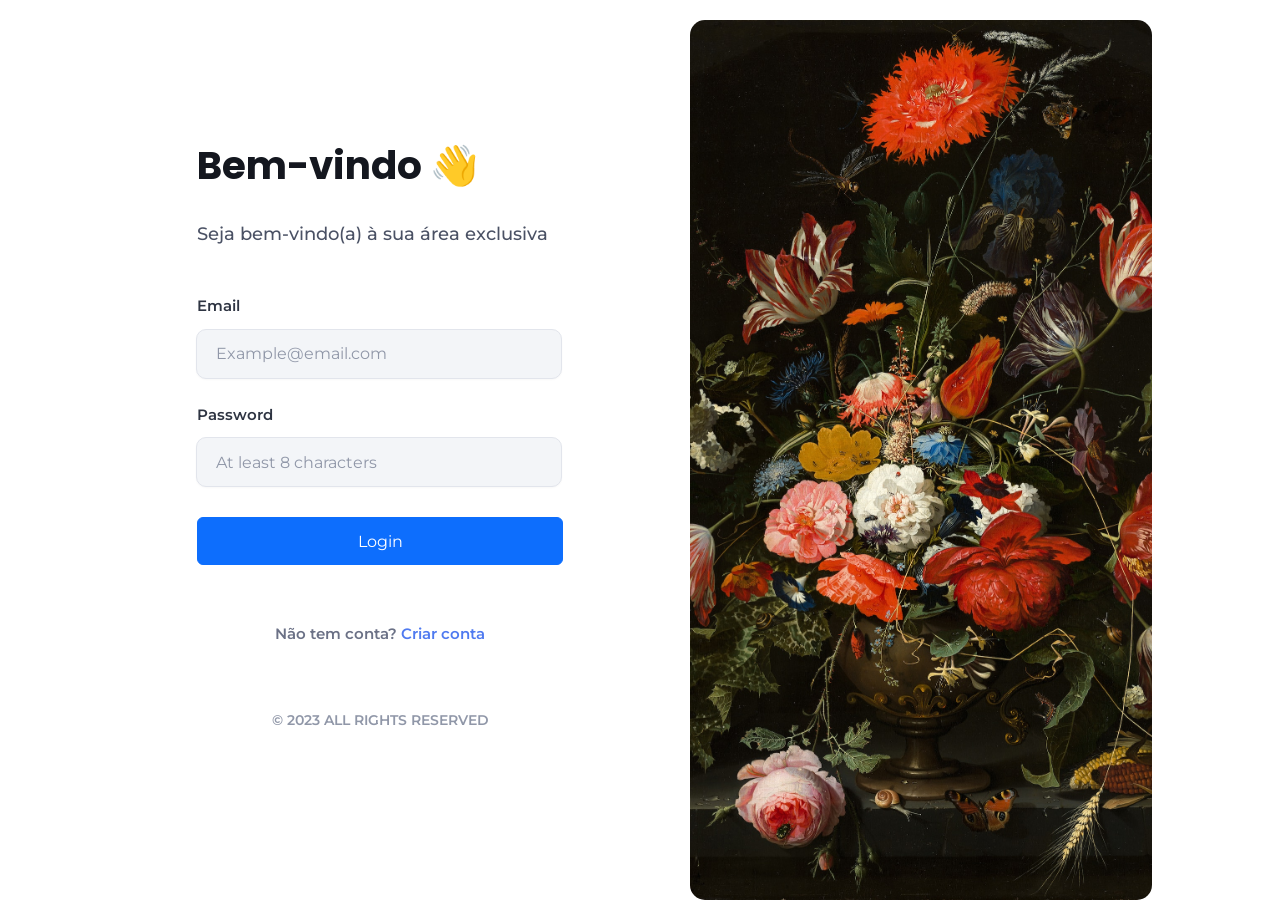
==== index.html @ ec9de5e8 "feat: initializing save into local storage" ====
<!doctype html>
<html lang="pt-BR">
  <head>
    <meta charset="UTF-8" />
    <meta name="viewport" content="width=device-width, initial-scale=1.0" />
    <title>Login</title>

    <link rel="preconnect" href="https://fonts.googleapis.com" />
    <link rel="preconnect" href="https://fonts.gstatic.com" crossorigin />
    <link
      href="https://fonts.googleapis.com/css2?family=Montserrat:wght@400;500;600;700&family=Poppins:wght@500;600;700;800&display=swap"
      rel="stylesheet"
    />
    <link
      href="https://cdn.jsdelivr.net/npm/bootstrap@5.3.8/dist/css/bootstrap.min.css"
      rel="stylesheet"
      integrity="sha384-sRIl4kxILFvY47J16cr9ZwB07vP4J8+LH7qKQnuqkuIAvNWLzeN8tE5YBujZqJLB"
      crossorigin="anonymous"
    />
    <link rel="stylesheet" href="styles/tela.css" />
  </head>
  <body>
    <main class="container">
      <section class="login-section">
        <div class="login-box">
          <h1>Bem-vindo <span aria-hidden="true">&#128075;</span></h1>
          <p class="subtitle">
            Seja bem-vindo(a) &agrave; sua &aacute;rea exclusiva
          </p>

          <form id="login-form" class="needs-validation" novalidate>
            <div class="input-group">
              <label for="email">Email</label>
              <input
                id="email"
                class="form-control"
                name="email"
                type="email"
                placeholder="Example@email.com"
                autocomplete="email"
              />
              <small class="field-error"></small>
            </div>

            <div class="input-group">
              <label for="password">Password</label>
              <input
                id="password"
                class="form-control"
                name="password"
                type="password"
                placeholder="At least 8 characters"
                autocomplete="current-password"
              />
              <small class="field-error"></small>
            </div>

            <button class="btn btn-primary" type="submit">Login</button>
            <p class="form-message" role="status" aria-live="polite"></p>
          </form>

          <p class="register">
            N&atilde;o tem conta? <a href="tela_registro.html">Criar conta</a>
          </p>

          <p class="footer">&copy; 2023 ALL RIGHTS RESERVED</p>
        </div>
      </section>

      <section class="image-section">
        <img
          src="assets/img/992dfb2830a38887b0559dfb619dc9eba940a887.jpg"
          alt="Arranjo de flores em fundo escuro"
        />
      </section>
    </main>
    <script
      src="https://cdn.jsdelivr.net/npm/bootstrap@5.3.8/dist/js/bootstrap.bundle.min.js"
      integrity="sha384-FKyoEForCGlyvwx9Hj09JcYn3nv7wiPVlz7YYwJrWVcXK/BmnVDxM+D2scQbITxI"
      crossorigin="anonymous"
    ></script>
    <script src="/scripts/saveUpdateDelete.js"></script>
    <script src="/scripts/form-register.js"></script>
    <script src="/scripts/seed.js"></script>
  </body>
</html>
---- styles/tela.css ----
@import url("https://fonts.googleapis.com/css2?family=Montserrat:wght@400;500;600;700&family=Poppins:wght@500;600;700;800&display=swap");

:root {
  --primary: #4f7af0;
  --primary-hover: #3e67e0;
  --primary-ring: rgba(79, 122, 240, 0.28);
  --primary-ink: #ffffff;
  --ink-900: #14171f;
  --ink-800: #1f2430;
  --ink-700: #2e3442;
  --ink-600: #4a5164;
  --ink-500: #6b7186;
  --ink-400: #9097a8;
  --ink-300: #c4c9d4;
  --ink-200: #e2e5ec;
  --ink-100: #f3f5f8;
  --ink-50: #f7f8fb;
  --surface: #ffffff;
  --font-heading: "Poppins", -apple-system, BlinkMacSystemFont, "Segoe UI", sans-serif;
  --font-body: "Montserrat", -apple-system, BlinkMacSystemFont, "Segoe UI", sans-serif;
  --radius-sm: 6px;
  --radius-md: 10px;
}

* {
  margin: 0;
  padding: 0;
  box-sizing: border-box;
}

body {
  min-height: 100vh;
  font-family: var(--font-body);
  color: var(--ink-700);
  background: var(--surface);
  -webkit-font-smoothing: antialiased;
  text-rendering: optimizeLegibility;
}

.container {
  display: flex;
  min-height: 100vh;
  padding: 20px 58px 0 0;
}

.login-section {
  width: 50.25%;
  min-width: 620px;
  display: flex;
  justify-content: center;
  align-items: center;
}

.login-box {
  width: 366px;
  min-height: 610px;
  padding-top: 8px;
  display: flex;
  flex-direction: column;
  transform: translateY(-18px);
}

.login-box h1 {
  color: var(--ink-900);
  font-family: var(--font-heading);
  font-size: 39px;
  line-height: 1.1;
  font-weight: 700;
  margin-bottom: 34px;
  letter-spacing: 0;
}

.subtitle {
  color: var(--ink-600);
  font-size: 18px;
  font-weight: 500;
  line-height: 1.4;
  margin-bottom: 48px;
}

.input-group {
  display: block;
  margin-bottom: 25px;
}

.input-group label {
  display: block;
  color: var(--ink-700);
  font-size: 15px;
  font-weight: 600;
  margin-bottom: 11px;
}

.input-group input {
  width: 100%;
  height: 50px;
  padding: 0 19px;
  border-radius: var(--radius-md);
  border: 1px solid var(--ink-200);
  background: var(--ink-100);
  color: var(--ink-800);
  font: inherit;
  font-size: 16px;
  outline: none;
  box-shadow: 0 1px 2px rgba(17, 24, 39, 0.03);
}

.input-group > .form-control {
  width: 100%;
  min-width: 100%;
  flex: none;
  border-radius: var(--radius-md) !important;
}

.input-group input::placeholder {
  color: var(--ink-400);
}

.input-group input:focus {
  border-color: var(--primary);
  box-shadow: 0 0 0 3px var(--primary-ring);
}

.input-group.is-invalid input,
.field.is-invalid input,
.field.is-invalid select {
  border-color: #e54d5a;
  box-shadow: 0 0 0 3px rgba(229, 77, 90, 0.14);
}

.field-error {
  min-height: 16px;
  color: #e54d5a;
  font-size: 11px;
  font-weight: 500;
  line-height: 1.35;
  margin-top: 5px;
}

.input-group .field-error {
  display: block;
  margin-top: 6px;
}

.login-box .field-error:empty {
  display: none;
}

.form-message {
  min-height: 18px;
  color: var(--ink-600);
  font-size: 12px;
  font-weight: 600;
  line-height: 1.4;
  margin-top: 12px;
  text-align: center;
}

.form-message.is-success {
  color: #22b573;
}

.form-message.is-error {
  color: #e54d5a;
}

.login-box .form-message:empty {
  display: none;
}

button {
  width: 100%;
  height: 48px;
  margin-top: 5px;
  border-radius: var(--radius-sm);
  border: none;
  background: var(--primary);
  color: var(--primary-ink);
  font: inherit;
  font-size: 16px;
  font-weight: 500;
  cursor: pointer;
  text-decoration: none;
}

button:hover {
  background: var(--primary-hover);
}

.login-box .btn {
  height: 48px;
  padding: 0;
  font-size: 16px;
  line-height: 48px;
}

.register {
  color: var(--ink-500);
  font-size: 15px;
  font-weight: 600;
  margin-top: 58px;
  text-align: center;
}

.register a {
  color: var(--primary);
  text-decoration: none;
}

.register a:hover {
  text-decoration: underline;
}

.footer {
  color: var(--ink-400);
  font-size: 14px;
  font-weight: 600;
  margin-top: auto;
  padding-top: 40px;
  text-align: center;
}

.image-section {
  flex: 1;
  min-width: 380px;
  display: flex;
  justify-content: flex-start;
  align-items: flex-start;
}

.image-section img {
  width: 100%;
  height: calc(100vh - 20px);
  object-fit: cover;
  border-radius: 15px;
  display: block;
}

@media (max-width: 820px) {
  .container {
    flex-direction: column;
    min-height: auto;
    padding: 24px;
    gap: 28px;
  }

  .login-section,
  .image-section {
    width: 100%;
    min-width: 0;
  }

  .login-section {
    min-height: 560px;
  }

  .login-box {
    width: min(100%, 320px);
  }

  .image-section img {
    height: 62vh;
  }
}

.register-page {
  min-height: 100vh;
  background: var(--ink-50);
}

.register-shell {
  min-height: 100vh;
  display: flex;
  justify-content: center;
  align-items: center;
  padding: 28px 0 64px;
}

.register-card {
  width: min(100%, 614px);
  min-height: 644px;
  padding: 24px 52px 17px;
  border-radius: var(--radius-sm);
  background: var(--surface);
}

.register-card h1 {
  color: var(--ink-900);
  font-family: var(--font-heading);
  font-size: 30px;
  line-height: 1.2;
  font-weight: 700;
  text-align: center;
  margin-bottom: 34px;
}

.register-form {
  display: flex;
  flex-direction: column;
}

.register-grid {
  display: grid;
  grid-template-columns: repeat(2, minmax(0, 1fr));
  column-gap: 18px;
  row-gap: 28px;
}

.field {
  display: flex;
  flex-direction: column;
}

.field-wide {
  grid-column: 1 / -1;
}

.field label {
  color: var(--ink-700);
  font-size: 13px;
  line-height: 1.2;
  font-weight: 500;
  margin-bottom: 7px;
}

.field input,
.field select {
  width: 100%;
  height: 38px;
  border: 1px solid transparent;
  border-radius: var(--radius-sm);
  background: var(--ink-100);
  color: var(--ink-800);
  font: inherit;
  font-size: 13px;
  padding: 0 12px;
  outline: none;
}

.field select {
  appearance: auto;
}

.field input:focus,
.field select:focus {
  box-shadow: 0 0 0 3px var(--primary-ring);
}

.register-button {
  height: 42px;
  margin-top: 31px;
  border-radius: var(--radius-sm);
  background: var(--primary);
  font-size: 12px;
  font-weight: 400;
}

.login-link {
  color: var(--ink-700);
  font-size: 13px;
  font-weight: 500;
  text-align: center;
  margin-top: 30px;
}

.login-link a {
  color: var(--ink-800);
  font-weight: 600;
  text-decoration: none;
}

.login-link a:hover {
  text-decoration: underline;
}

@media (max-width: 520px) {
  .register-card {
    min-height: 100vh;
    padding: 24px;
  }

  .register-grid {
    grid-template-columns: 1fr;
    row-gap: 22px;
  }
}
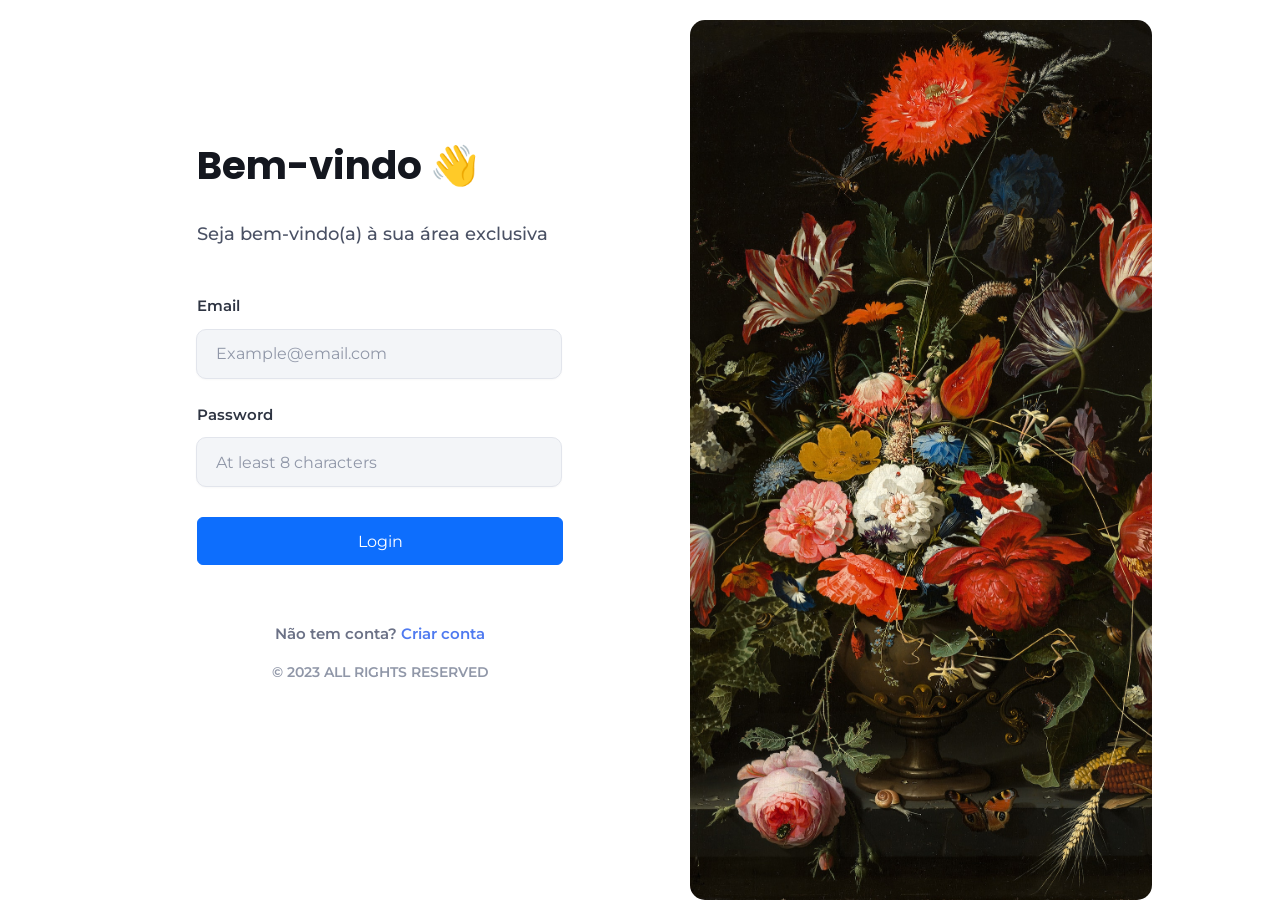
==== commit b850846a: "Add common.js for specialty constants and update seed.js with new user and doctor data" ====
--- a/index.html
+++ b/index.html
@@ -80,7 +80,8 @@
       crossorigin="anonymous"
     ></script>
     <script src="/scripts/saveUpdateDelete.js"></script>
-    <script src="/scripts/form-register.js"></script>
+    <script src="/scripts/formRegister.js"></script>
+    <script src="/scripts/common.js"></script>
     <script src="/scripts/seed.js"></script>
   </body>
 </html>
--- a/styles/tela.css
+++ b/styles/tela.css
@@ -215,8 +215,8 @@
   color: var(--ink-400);
   font-size: 14px;
   font-weight: 600;
-  margin-top: auto;
-  padding-top: 40px;
+  margin-top: 0;
+  padding-top: 0;
   text-align: center;
 }
 
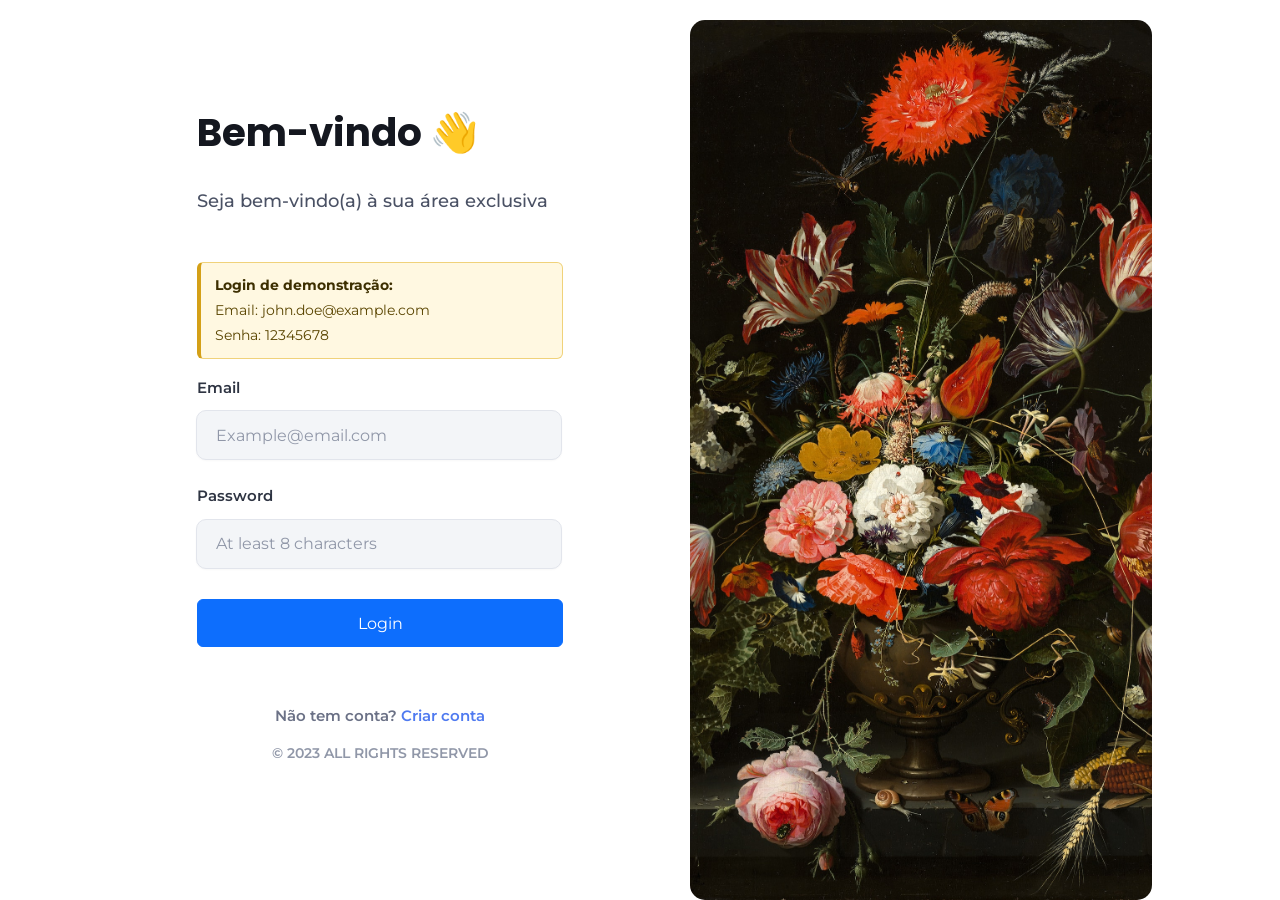
==== commit 513f69ff: "Adicionar filtro por especialidade no agendamento e melhorias na home - Modal de filtro por especial" ====
--- a/index.html
+++ b/index.html
@@ -27,6 +27,12 @@
           <p class="subtitle">
             Seja bem-vindo(a) &agrave; sua &aacute;rea exclusiva
           </p>
+
+          <div class="demo-info" role="note" aria-label="Login de demonstração">
+            <strong>Login de demonstração:</strong>
+            <span>Email: john.doe@example.com</span>
+            <span>Senha: 12345678</span>
+          </div>
 
           <form id="login-form" class="needs-validation" novalidate>
             <div class="input-group">
--- a/styles/tela.css
+++ b/styles/tela.css
@@ -384,3 +384,21 @@
     row-gap: 22px;
   }
 }
+
+.demo-info {
+  display: flex;
+  flex-direction: column;
+  gap: 4px;
+  padding: 12px 14px;
+  margin-bottom: 18px;
+  background-color: #fff8e1;
+  border: 1px solid #f0d27a;
+  border-left: 4px solid #d4a017;
+  border-radius: 6px;
+  font-size: 0.875rem;
+  color: #5a4500;
+}
+
+.demo-info strong {
+  color: #3d2f00;
+}
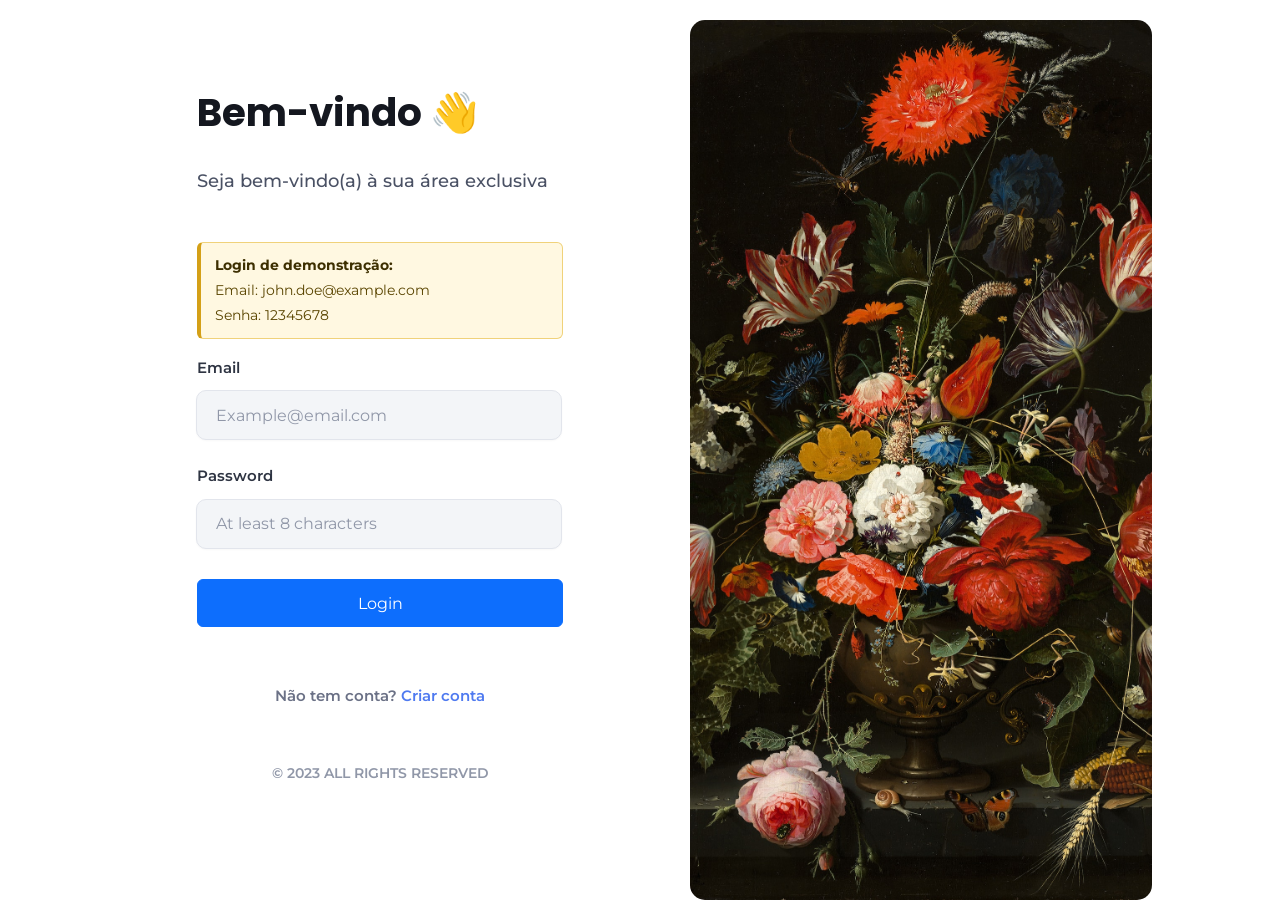
==== commit 4d6c7264: "Merge branch 'main' into novo_perfil" ====
--- a/index.html
+++ b/index.html
@@ -87,7 +87,6 @@
     ></script>
     <script src="/scripts/saveUpdateDelete.js"></script>
     <script src="/scripts/formRegister.js"></script>
-    <script src="/scripts/common.js"></script>
     <script src="/scripts/seed.js"></script>
   </body>
 </html>
--- a/styles/tela.css
+++ b/styles/tela.css
@@ -215,8 +215,8 @@
   color: var(--ink-400);
   font-size: 14px;
   font-weight: 600;
-  margin-top: 0;
-  padding-top: 0;
+  margin-top: auto;
+  padding-top: 40px;
   text-align: center;
 }
 
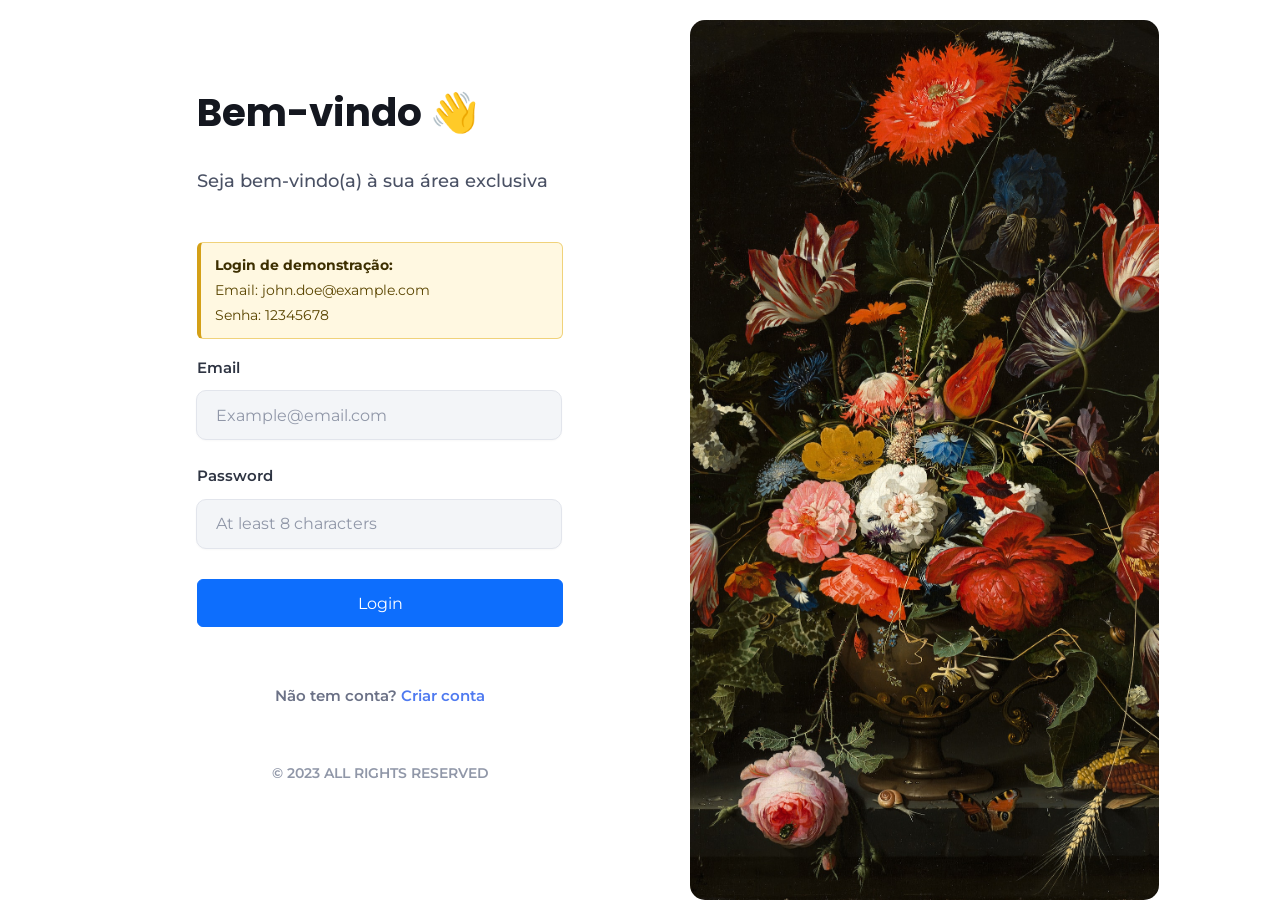
==== commit cb59882f: "atualiza telas, scripts e estilos Co-Authored-By: Claude Opus 4.7 (1M context) <noreply@anthropic.co" ====
--- a/index.html
+++ b/index.html
@@ -86,6 +86,7 @@
       crossorigin="anonymous"
     ></script>
     <script src="/scripts/saveUpdateDelete.js"></script>
+    <script src="/scripts/common.js"></script>
     <script src="/scripts/formRegister.js"></script>
     <script src="/scripts/seed.js"></script>
   </body>
--- a/styles/tela.css
+++ b/styles/tela.css
@@ -40,19 +40,19 @@
 .container {
   display: flex;
   min-height: 100vh;
-  padding: 20px 58px 0 0;
+  padding: 20px clamp(0px, 4vw, 58px) 0 0;
 }
 
 .login-section {
   width: 50.25%;
-  min-width: 620px;
+  min-width: min(620px, 100%);
   display: flex;
   justify-content: center;
   align-items: center;
 }
 
 .login-box {
-  width: 366px;
+  width: min(366px, 100%);
   min-height: 610px;
   padding-top: 8px;
   display: flex;
@@ -222,7 +222,7 @@
 
 .image-section {
   flex: 1;
-  min-width: 380px;
+  min-width: min(380px, 100%);
   display: flex;
   justify-content: flex-start;
   align-items: flex-start;
@@ -278,8 +278,8 @@
 
 .register-card {
   width: min(100%, 614px);
-  min-height: 644px;
-  padding: 24px 52px 17px;
+  min-height: auto;
+  padding: 24px clamp(16px, 5vw, 52px) 17px;
   border-radius: var(--radius-sm);
   background: var(--surface);
 }
